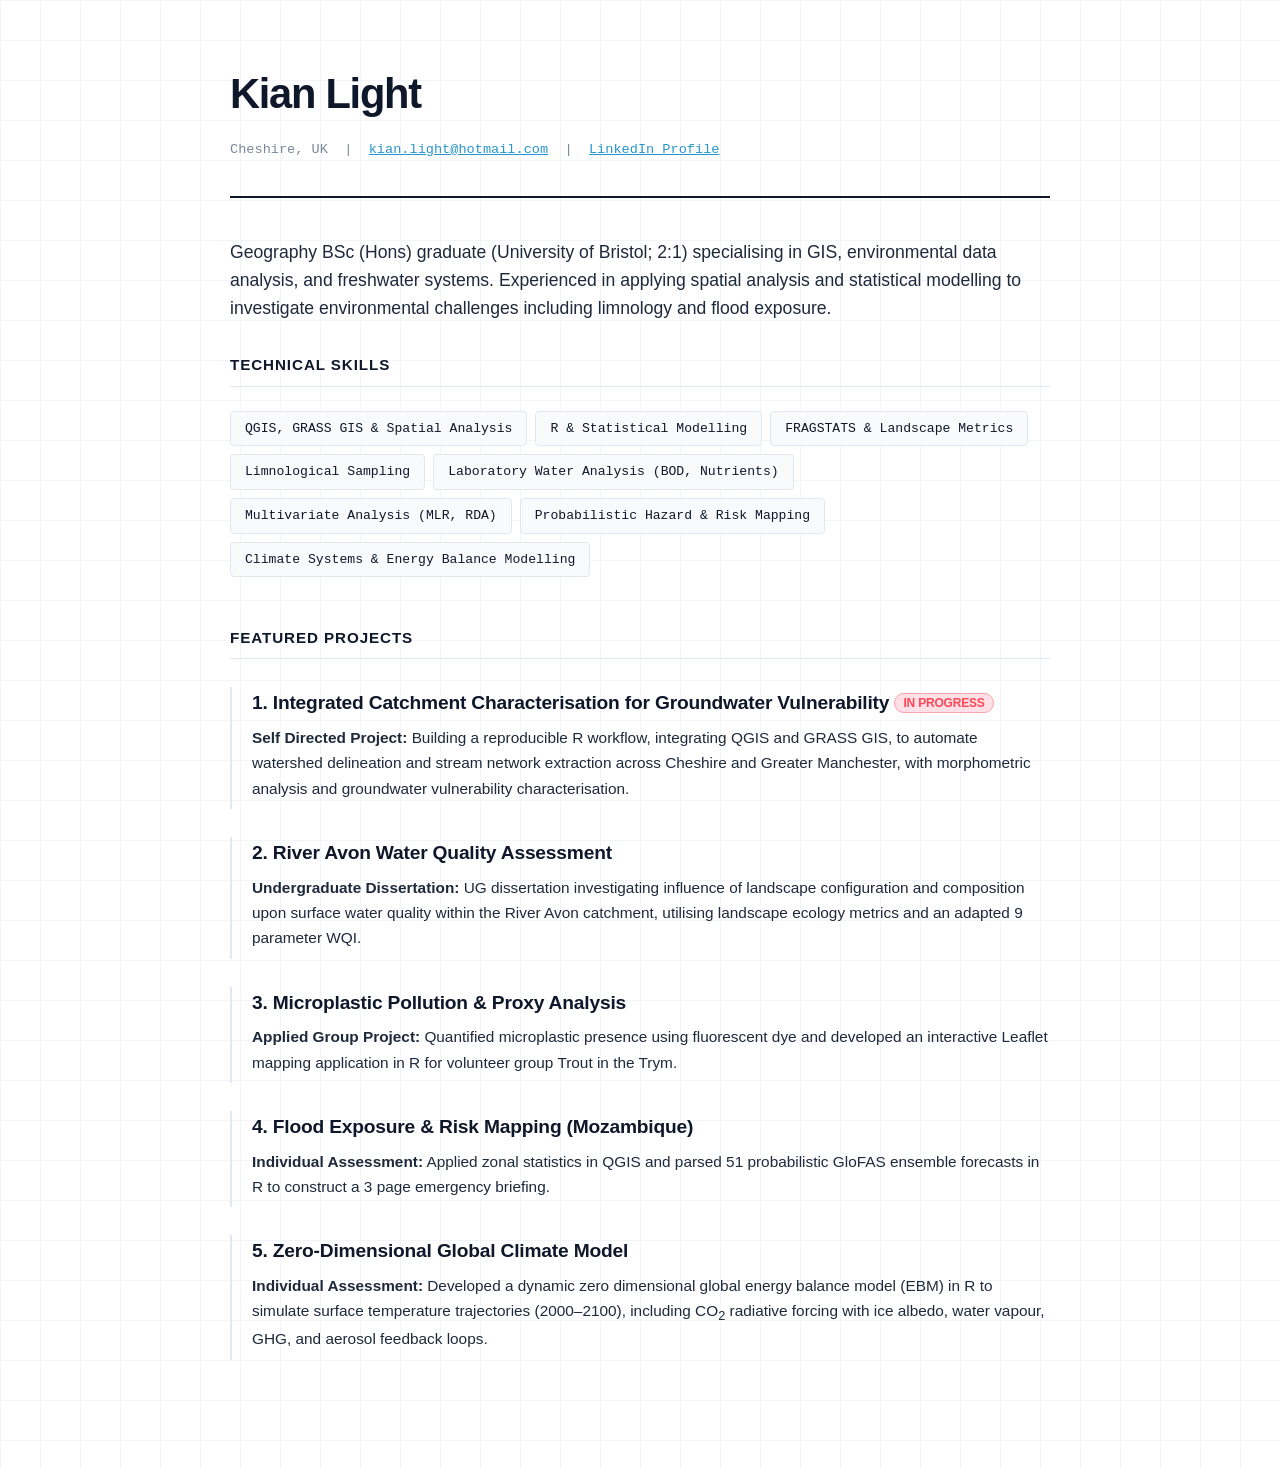
==== index.html @ cbb077b9 "Fix link to climate model page in index.html" ====
<!DOCTYPE html>
<html lang="en">
<head>
    <meta charset="UTF-8">
    <meta name="viewport" content="width=device-width, initial-scale=1.0">
    <title>Kian Light | GIS & Environmental Data Portfolio</title>
    <link rel="stylesheet" href="style.css">
</head>
<body>

    <header>
        <h1>Kian Light</h1>
        <p style="margin: 10px 0 0 0; font-size: 0.95rem; opacity: 0.85;">
            Cheshire, UK &nbsp;|&nbsp; 
            <a href="mailto:kian.light@hotmail.com" style="color: white; text-decoration: underline;">kian.light@hotmail.com</a> &nbsp;|&nbsp; 
            <a href="https://www.linkedin.com/in/kian-light-3a7100399/" target="_blank" style="color: white; text-decoration: underline;">LinkedIn Profile</a>
        </p>
    </header>

    <section id="about" style="margin-bottom: 30px; line-height: 1.6;">
        <p style="font-size: 1.1rem; color: var(--text-main, #2d3748); margin: 0;">
            Geography BSc (Hons) graduate (University of Bristol; 2:1) specialising in GIS, environmental data analysis, and freshwater systems. 
            Experienced in applying spatial analysis and statistical modelling to investigate 
            environmental challenges including limnology and flood exposure.
        </p>
    </section>

    <section id="skills">
        <h2>Technical Skills</h2>
        <ul class="skills-grid">
            <li>QGIS, GRASS GIS & Spatial Analysis</li>
            <li>R & Statistical Modelling</li>
            <li>FRAGSTATS & Landscape Metrics</li>
            <li>Limnological Sampling</li>
            <li>Laboratory Water Analysis (BOD, Nutrients)</li>
            <li>Multivariate Analysis (MLR, RDA)</li>
            <li>Probabilistic Hazard & Risk Mapping</li>
            <li>Climate Systems & Energy Balance Modelling</li>
        </ul>
    </section>

    <section id="projects">
        <h2>Featured Projects</h2>

        <div class="project-card">
            <h3><a href="progress.html">1. Integrated Catchment Characterisation for Groundwater Vulnerability <span style="font-size: 0.75rem; color: #ff4757; font-weight: bold; text-transform: uppercase; border: 1px solid #ffa3b1; background: #ffe0e6; padding: 2px 8px; border-radius: 12px; vertical-align: middle;">In Progress</span></a></h3>
            <p><strong>Self Directed Project:</strong> Building a reproducible R workflow, integrating QGIS and GRASS GIS, to automate watershed delineation and stream network extraction across Cheshire and Greater Manchester, with morphometric analysis and groundwater vulnerability characterisation.</p>
        </div>
        
        <div class="project-card">
            <h3><a href="avon.html">2. River Avon Water Quality Assessment</a></h3>
            <p><strong>Undergraduate Dissertation:</strong> UG dissertation investigating influence of landscape configuration and composition upon surface water quality within the River Avon catchment, utilising landscape ecology metrics and an adapted 9 parameter WQI.</p>
        </div>

        <div class="project-card">
            <h3><a href="trym.html">3. Microplastic Pollution & Proxy Analysis</a></h3>
            <p><strong>Applied Group Project:</strong> Quantified microplastic presence using fluorescent dye and developed an interactive Leaflet mapping application in R for volunteer group Trout in the Trym.</p>
        </div>

        <div class="project-card">
            <h3><a href="mozambique.html">4. Flood Exposure & Risk Mapping (Mozambique)</a></h3>
            <p><strong>Individual Assessment:</strong> Applied zonal statistics in QGIS and parsed 51 probabilistic GloFAS ensemble forecasts in R to construct a 3 page emergency briefing.</p>
        </div>

        <div class="project-card">
            <h3><a href="climate model.html">5. Zero-Dimensional Global Climate Model</a></h3>
            <p><strong>Individual Assessment:</strong> Developed a dynamic zero dimensional global energy balance model (EBM) in R to simulate surface temperature trajectories (2000–2100), including CO<sub>2</sub> radiative forcing with ice albedo, water vapour, GHG, and aerosol feedback loops.</p>
        </div>

    </section>

</body>
</html>
---- style.css ----
/* --- Colours & Design Tokens --- */
:root {
    --primary: #0f172a;       /* Deep ink/slate */
    --accent: #0284c7;        /* Focused technical blue */
    --bg: #ffffff;            /* Clean white canvas */
    --surface: #f8fafc;       /* Subtle structure fill */
    --text-main: #1e293b;     /* Dark slate for body */
    --text-muted: #64748b;    /* Clean gray for secondary text */
    --border: #e2e8f0;        /* Fine-line structure border */
    
    /* Dedicated State Management Tokens */
    --state-progress: #e11d48; /* Crisp Red for In Progress */
    --state-review: #f59e0b;   /* Technical Amber for Under Review */
    --state-complete: #10b981; /* Engineering Green for Completed */
}

/* --- Base & Engineering Grid (Idea 1) --- */
body {
    font-family: -apple-system, BlinkMacSystemFont, "Segoe UI", Roboto, Helvetica, Arial, sans-serif;
    line-height: 1.65;
    color: var(--text-main);
    
    /* Technical 40px grid pattern overlay */
    background-color: var(--bg);
    background-image: 
        linear-gradient(to right, #f1f5f9 1px, transparent 1px),
        linear-gradient(to bottom, #f1f5f9 1px, transparent 1px);
    background-size: 40px 40px;
    
    max-width: 820px; 
    margin: 0 auto;
    padding: 60px 24px;
    -webkit-font-smoothing: antialiased;
}

/* --- Header --- */
header {
    background: transparent; 
    color: var(--primary);
    padding: 0 0 35px 0;
    text-align: left; 
    border-bottom: 2px solid var(--primary);
    margin-bottom: 40px;
}

header h1 {
    margin: 0;
    font-size: 2.6rem;
    font-weight: 800;
    letter-spacing: -0.03em;
}

header .subtitle {
    margin: 8px 0 0 0;
    font-size: 1.15rem;
    font-weight: 500;
    color: var(--text-muted);
}

/* Metadata formatting (Monospace data style) */
header p[style*="margin"] {
    font-family: ui-monospace, SFMono-Regular, Menlo, Monaco, Consolas, monospace !important;
    font-size: 0.85rem !important;
    color: var(--text-muted);
}

/* --- Header Links --- */
header a {
    color: var(--accent) !important; 
    text-decoration: underline;
    transition: color 0.15s ease;
}

header a:hover {
    color: var(--primary) !important;
}

/* --- Interactive Download Button --- */
.download-btn {
    display: inline-block;
    background-color: var(--primary);
    color: white !important; 
    padding: 10px 20px;
    margin-top: 16px;
    border-radius: 4px; 
    text-decoration: none !important;
    font-weight: 600;
    font-size: 0.9rem;
    transition: background-color 0.2s ease;
}

.download-btn:hover {
    background-color: var(--accent);
}

/* --- Live DevLog Map Legend Container (Idea 2) --- */
.devlog-banner, section[style*="background: #fff0f2"] {
    background: #fffbfa !important;
    border: 1px solid #fecdd3 !important;
    border-left: 4px solid var(--state-progress) !important; 
    padding: 24px !important;
    border-radius: 4px !important;
    margin-bottom: 40px !important;
}

/* --- Global Section Containers --- */
section, main section {
    background: transparent;
    padding: 0;
    border-radius: 0;
    margin-bottom: 48px;
    border: none;
}

h2 {
    color: var(--primary);
    font-size: 0.95rem;
    font-weight: 700;
    margin-top: 0;
    margin-bottom: 24px;
    text-transform: uppercase; 
    letter-spacing: 0.06em;
    border-bottom: 1px solid var(--border);
    padding-bottom: 8px;
}

/* --- Technical Skills Badges (Monospace Style) --- */
.skills-grid {
    display: flex;
    flex-wrap: wrap;
    gap: 8px;
    list-style: none;
    padding: 0;
    margin: 0;
}

.skills-grid li {
    background: var(--surface);
    color: var(--primary);
    font-family: ui-monospace, SFMono-Regular, Menlo, Monaco, Consolas, monospace;
    font-size: 0.82rem;
    padding: 6px 14px;
    border-radius: 4px;
    font-weight: 500;
    border: 1px solid var(--border);
    transition: all 0.15s ease;
}

.skills-grid li:hover {
    background-color: #ffffff;
    border-color: var(--accent);
    color: var(--accent);
}

/* --- Technical Border Accent Cards (Idea 4) --- */
.project-card {
    background: transparent;
    border-left: 2px solid var(--border);
    padding: 0 0 8px 20px;
    margin: 28px 0 0 0;
    transition: border-left-color 0.2s ease;
}

.project-card:hover {
    border-left-color: var(--accent);
}

.project-card h3 {
    margin: 0 0 6px 0;
    font-size: 1.2rem;
    font-weight: 600;
    letter-spacing: -0.01em;
}

.project-card h3 a {
    color: var(--primary);
    text-decoration: none;
}

.project-card h3 a:hover {
    color: var(--accent);
}

.project-card p {
    margin: 0;
    color: var(--text-main);
    font-size: 0.96rem;
}

/* --- Sub-page Timeline / Markdown Content Adjustments --- */
.timeline-item .timestamp {
    font-family: ui-monospace, SFMono-Regular, Menlo, Monaco, Consolas, monospace;
    font-size: 0.8rem;
}

ul:not(.skills-grid) {
    padding-left: 20px;
}

ul:not(.skills-grid) li {
    margin-bottom: 10px;
}

main a[href="index.html"] {
    display: inline-block;
    color: var(--text-muted);
    text-decoration: none;
    font-weight: 600;
    margin-bottom: 24px;
    font-size: 0.9rem;
}

main a[href="index.html"]:hover {
    color: var(--primary);
    text-decoration: underline;
}

/* --- Re-engineered Timeline & Progress Tracker --- */
.timeline-container {
    position: relative;
    padding-left: 32px;
    margin-top: 24px;
}

.timeline-container::before {
    content: '';
    position: absolute;
    left: 7px;
    top: 8px;
    bottom: 8px;
    width: 2px;
    background-color: var(--border);
    z-index: 1;
}

.timeline-item {
    position: relative;
    display: flex;
    align-items: flex-start;
    margin-bottom: 20px;
}

.timeline-item:last-child {
    margin-bottom: 0;
}

.timeline-badge {
    position: absolute;
    left: -32px;
    top: 4px;   
    width: 16px;
    height: 16px;
    border-radius: 50%;
    background-color: #ffffff;
    border: 2px solid var(--text-muted);
    z-index: 2;
    box-sizing: border-box;
    transition: all 0.2s ease;
}

/* --- Re-Engineered Workflow State Styles --- */

/* 🔴 Stage 1: In Progress */
.timeline-badge.in-progress {
    background-color: #ffffff;
    border-color: var(--state-progress);
    box-shadow: 0 0 0 3px rgba(225, 29, 72, 0.15);
}

/* 🟡 Stage 2: Under Review */
.timeline-badge.under-review {
    background-color: #ffffff;
    border-color: var(--state-review);
    box-shadow: 0 0 0 3px rgba(245, 158, 11, 0.15);
}

/* 🟢 Stage 3: Completed */
.timeline-badge.completed {
    background-color: var(--state-complete);
    border-color: var(--state-complete);
}

/* Content block alignment */
.timeline-content {
    padding-left: 8px;
}

.timeline-content h4 {
    margin: 0 0 4px 0;
    font-size: 0.95rem;
    font-weight: 600;
}

.timeline-content p {
    margin: 0;
    font-size: 0.88rem;
    color: var(--text-muted);
}
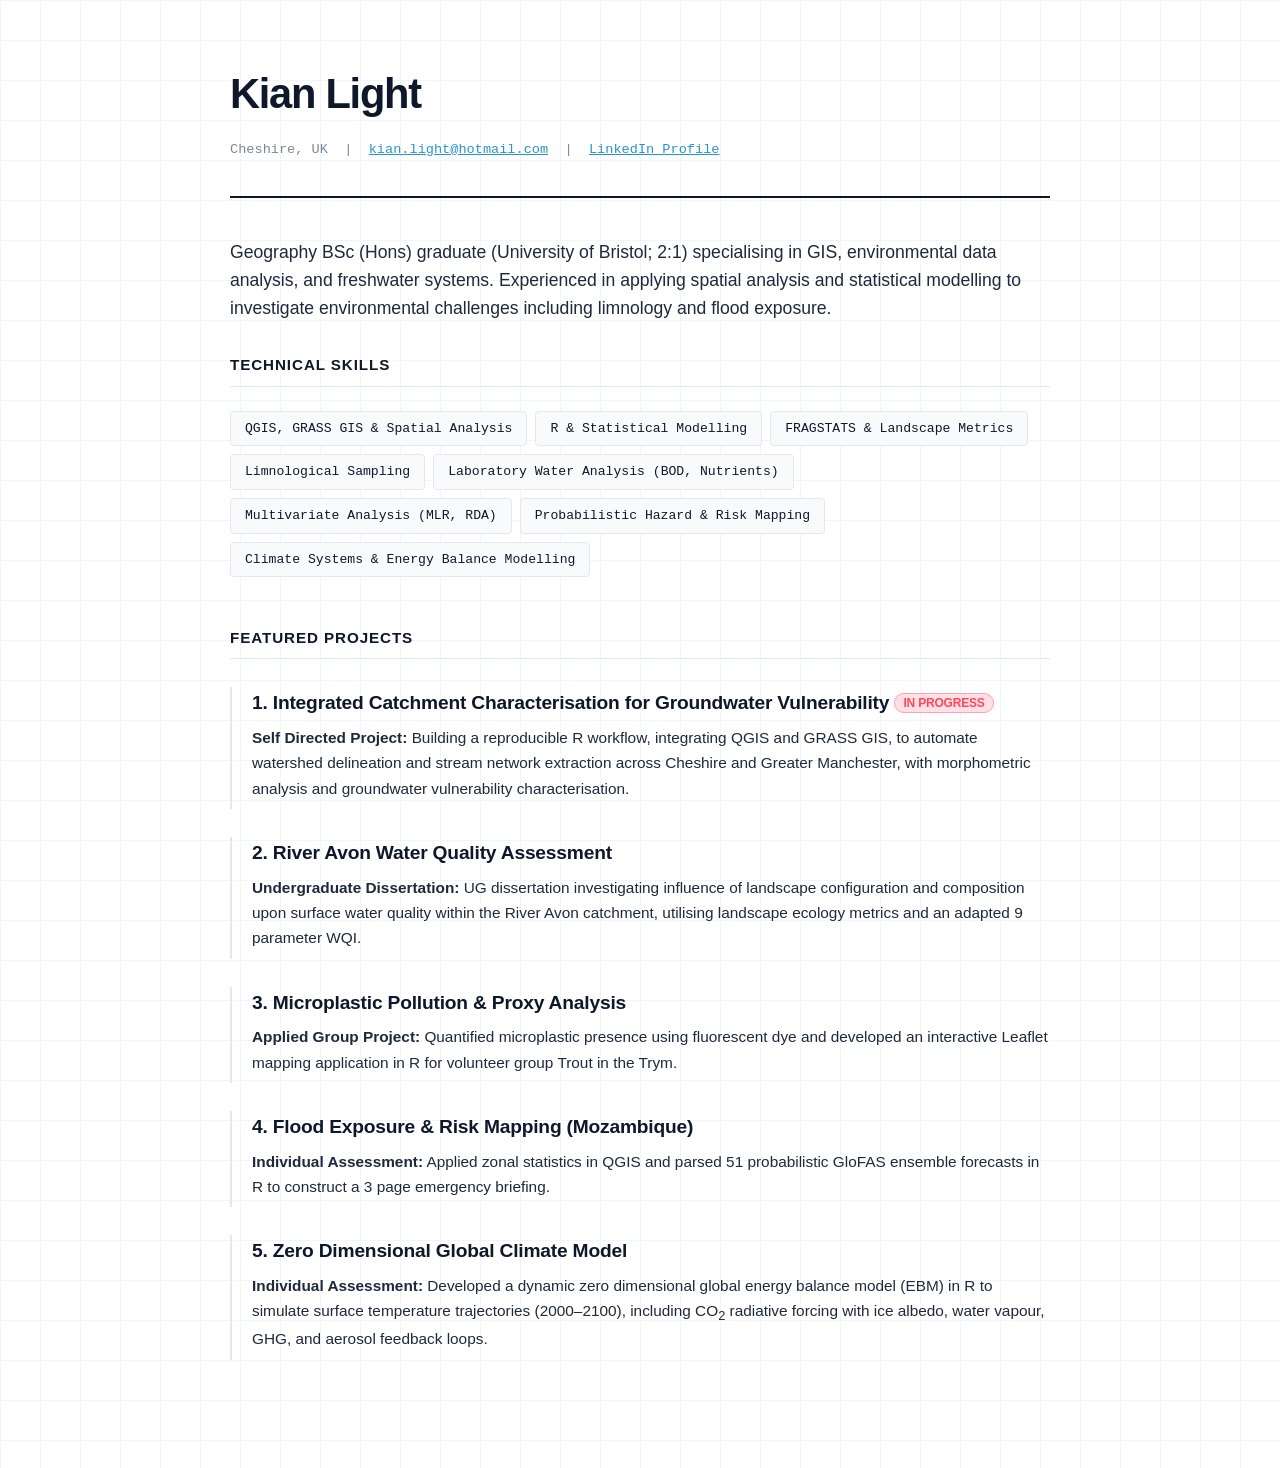
==== commit 60d6220d: "Correct title formatting for climate model project" ====
--- a/index.html
+++ b/index.html
@@ -63,7 +63,7 @@
         </div>
 
         <div class="project-card">
-            <h3><a href="climate model.html">5. Zero-Dimensional Global Climate Model</a></h3>
+            <h3><a href="climate_model.html">5. Zero Dimensional Global Climate Model</a></h3>
             <p><strong>Individual Assessment:</strong> Developed a dynamic zero dimensional global energy balance model (EBM) in R to simulate surface temperature trajectories (2000–2100), including CO<sub>2</sub> radiative forcing with ice albedo, water vapour, GHG, and aerosol feedback loops.</p>
         </div>
 
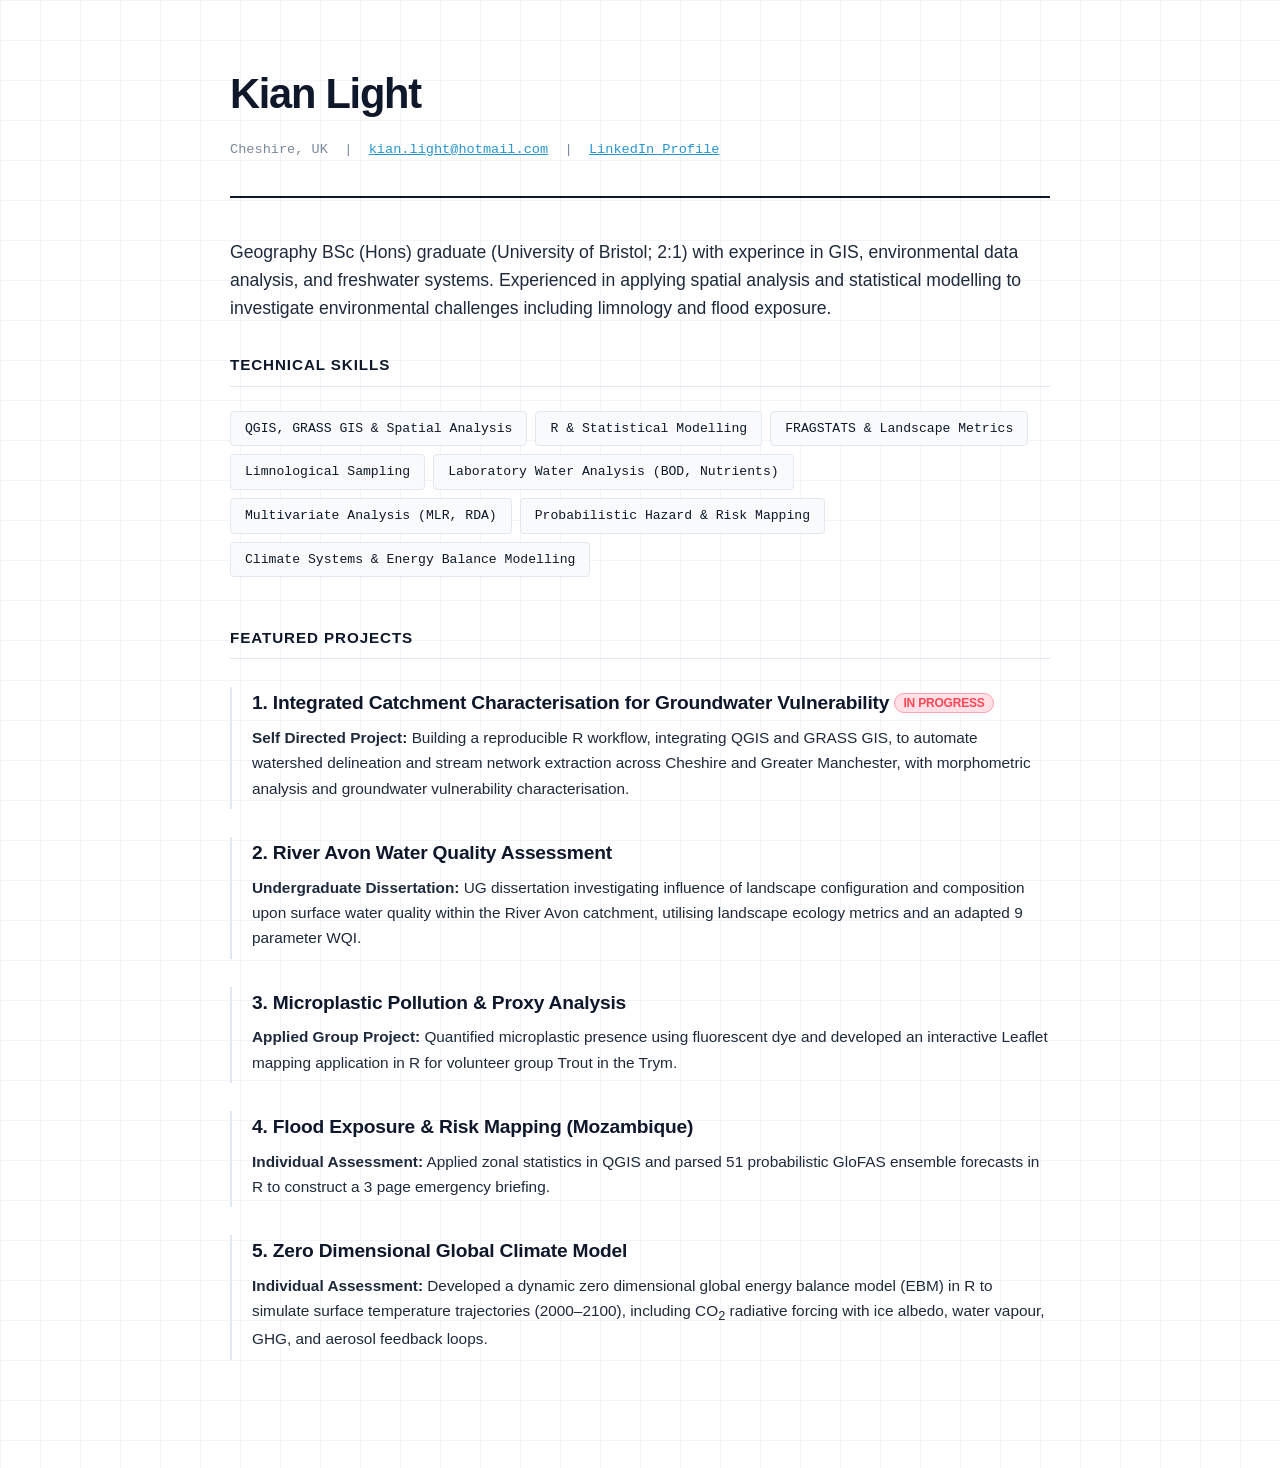
==== commit 9a85a465: "Fix typo in about section of index.html" ====
--- a/index.html
+++ b/index.html
@@ -19,7 +19,7 @@
 
     <section id="about" style="margin-bottom: 30px; line-height: 1.6;">
         <p style="font-size: 1.1rem; color: var(--text-main, #2d3748); margin: 0;">
-            Geography BSc (Hons) graduate (University of Bristol; 2:1) specialising in GIS, environmental data analysis, and freshwater systems. 
+            Geography BSc (Hons) graduate (University of Bristol; 2:1) with experince in GIS, environmental data analysis, and freshwater systems. 
             Experienced in applying spatial analysis and statistical modelling to investigate 
             environmental challenges including limnology and flood exposure.
         </p>
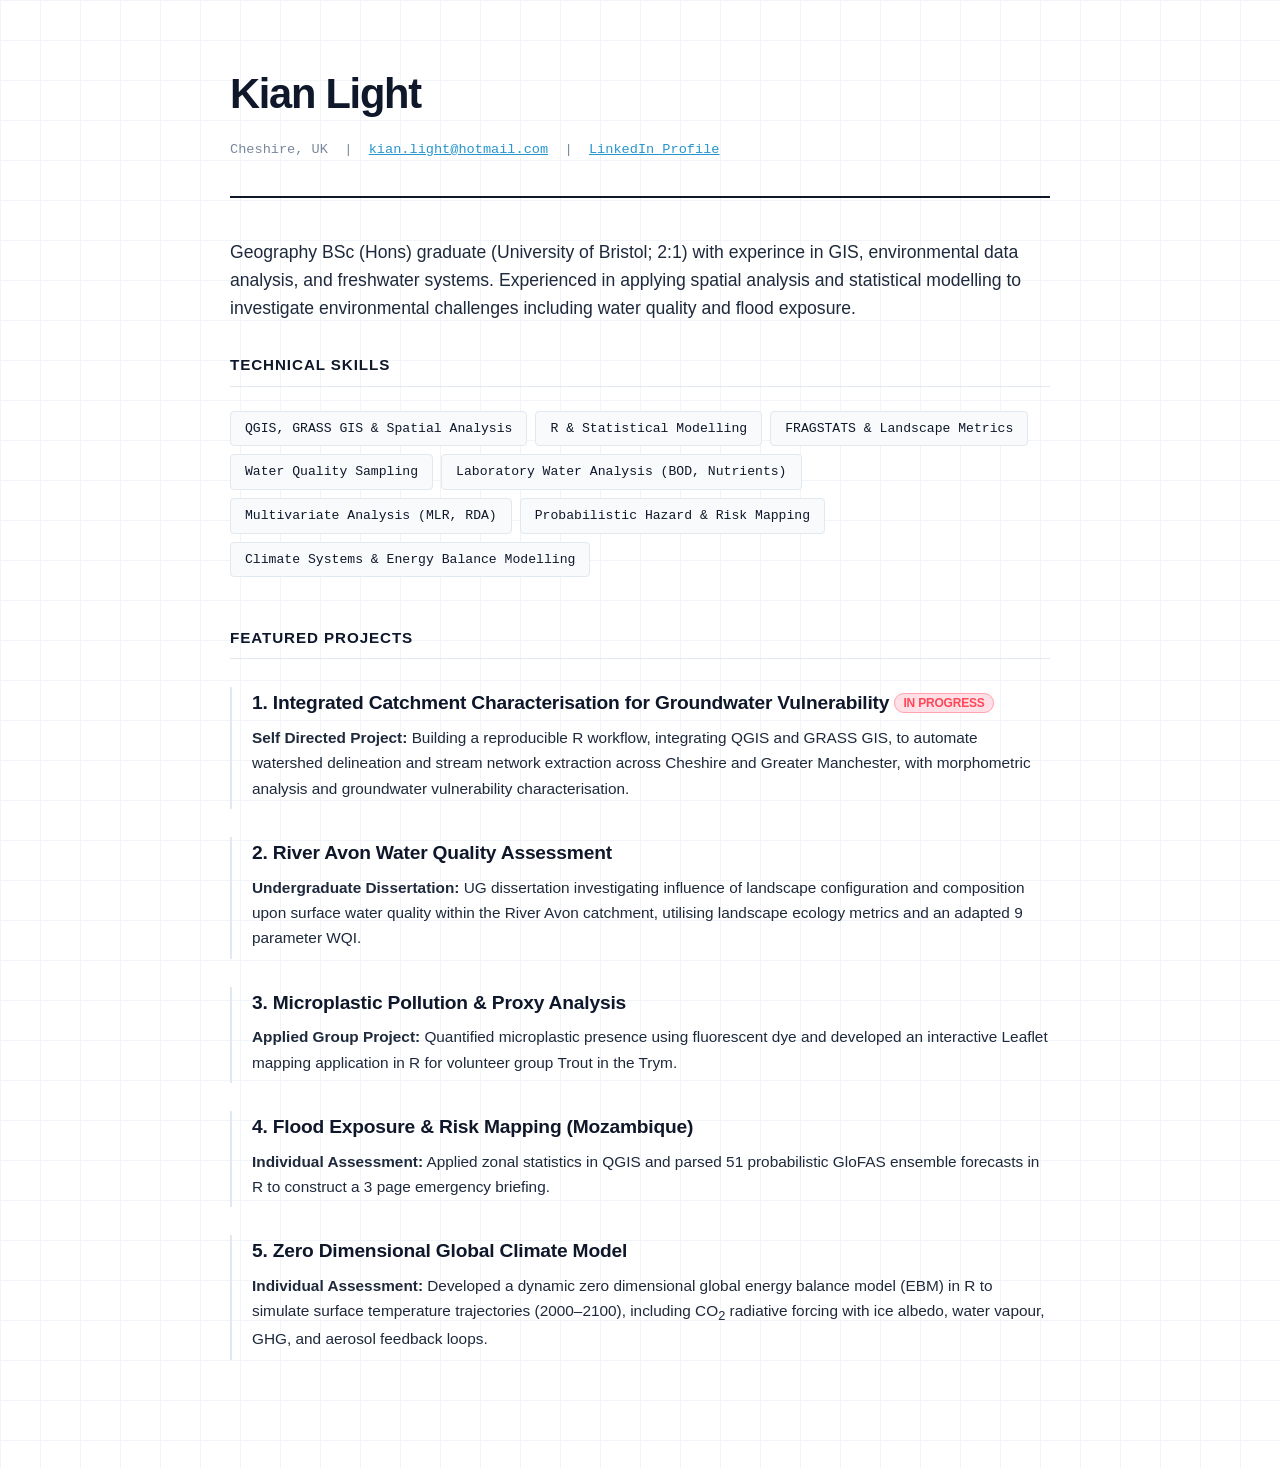
==== commit 21225d27: "Update environmental challenges and skills descriptions" ====
--- a/index.html
+++ b/index.html
@@ -21,7 +21,7 @@
         <p style="font-size: 1.1rem; color: var(--text-main, #2d3748); margin: 0;">
             Geography BSc (Hons) graduate (University of Bristol; 2:1) with experince in GIS, environmental data analysis, and freshwater systems. 
             Experienced in applying spatial analysis and statistical modelling to investigate 
-            environmental challenges including limnology and flood exposure.
+            environmental challenges including water quality and flood exposure.
         </p>
     </section>
 
@@ -31,7 +31,7 @@
             <li>QGIS, GRASS GIS & Spatial Analysis</li>
             <li>R & Statistical Modelling</li>
             <li>FRAGSTATS & Landscape Metrics</li>
-            <li>Limnological Sampling</li>
+            <li>Water Quality Sampling</li>
             <li>Laboratory Water Analysis (BOD, Nutrients)</li>
             <li>Multivariate Analysis (MLR, RDA)</li>
             <li>Probabilistic Hazard & Risk Mapping</li>
@@ -63,7 +63,7 @@
         </div>
 
         <div class="project-card">
-            <h3><a href="climate_model.html">5. Zero Dimensional Global Climate Model</a></h3>
+            <h3><a href="climatemodel.html">5. Zero Dimensional Global Climate Model</a></h3>
             <p><strong>Individual Assessment:</strong> Developed a dynamic zero dimensional global energy balance model (EBM) in R to simulate surface temperature trajectories (2000–2100), including CO<sub>2</sub> radiative forcing with ice albedo, water vapour, GHG, and aerosol feedback loops.</p>
         </div>
 
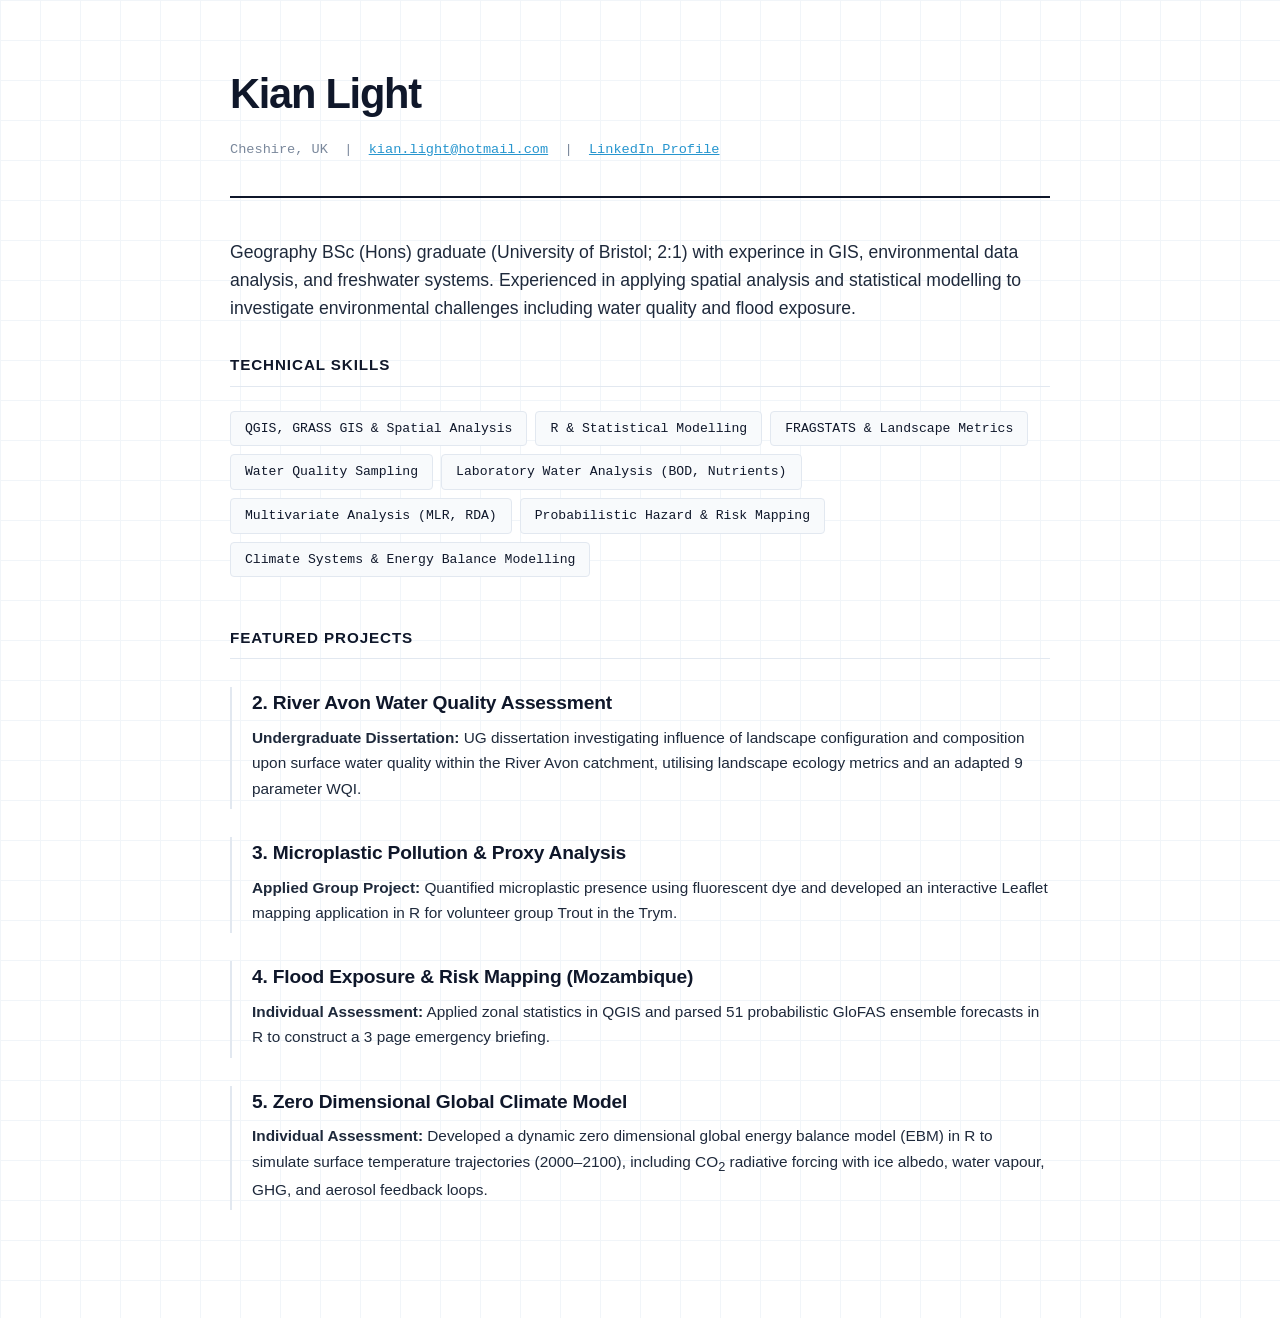
==== commit d02baaa5: "Remove Integrated Catchment Characterisation project card Removed a project card for the Integrated " ====
--- a/index.html
+++ b/index.html
@@ -42,10 +42,7 @@
     <section id="projects">
         <h2>Featured Projects</h2>
 
-        <div class="project-card">
-            <h3><a href="progress.html">1. Integrated Catchment Characterisation for Groundwater Vulnerability <span style="font-size: 0.75rem; color: #ff4757; font-weight: bold; text-transform: uppercase; border: 1px solid #ffa3b1; background: #ffe0e6; padding: 2px 8px; border-radius: 12px; vertical-align: middle;">In Progress</span></a></h3>
-            <p><strong>Self Directed Project:</strong> Building a reproducible R workflow, integrating QGIS and GRASS GIS, to automate watershed delineation and stream network extraction across Cheshire and Greater Manchester, with morphometric analysis and groundwater vulnerability characterisation.</p>
-        </div>
+     
         
         <div class="project-card">
             <h3><a href="avon.html">2. River Avon Water Quality Assessment</a></h3>
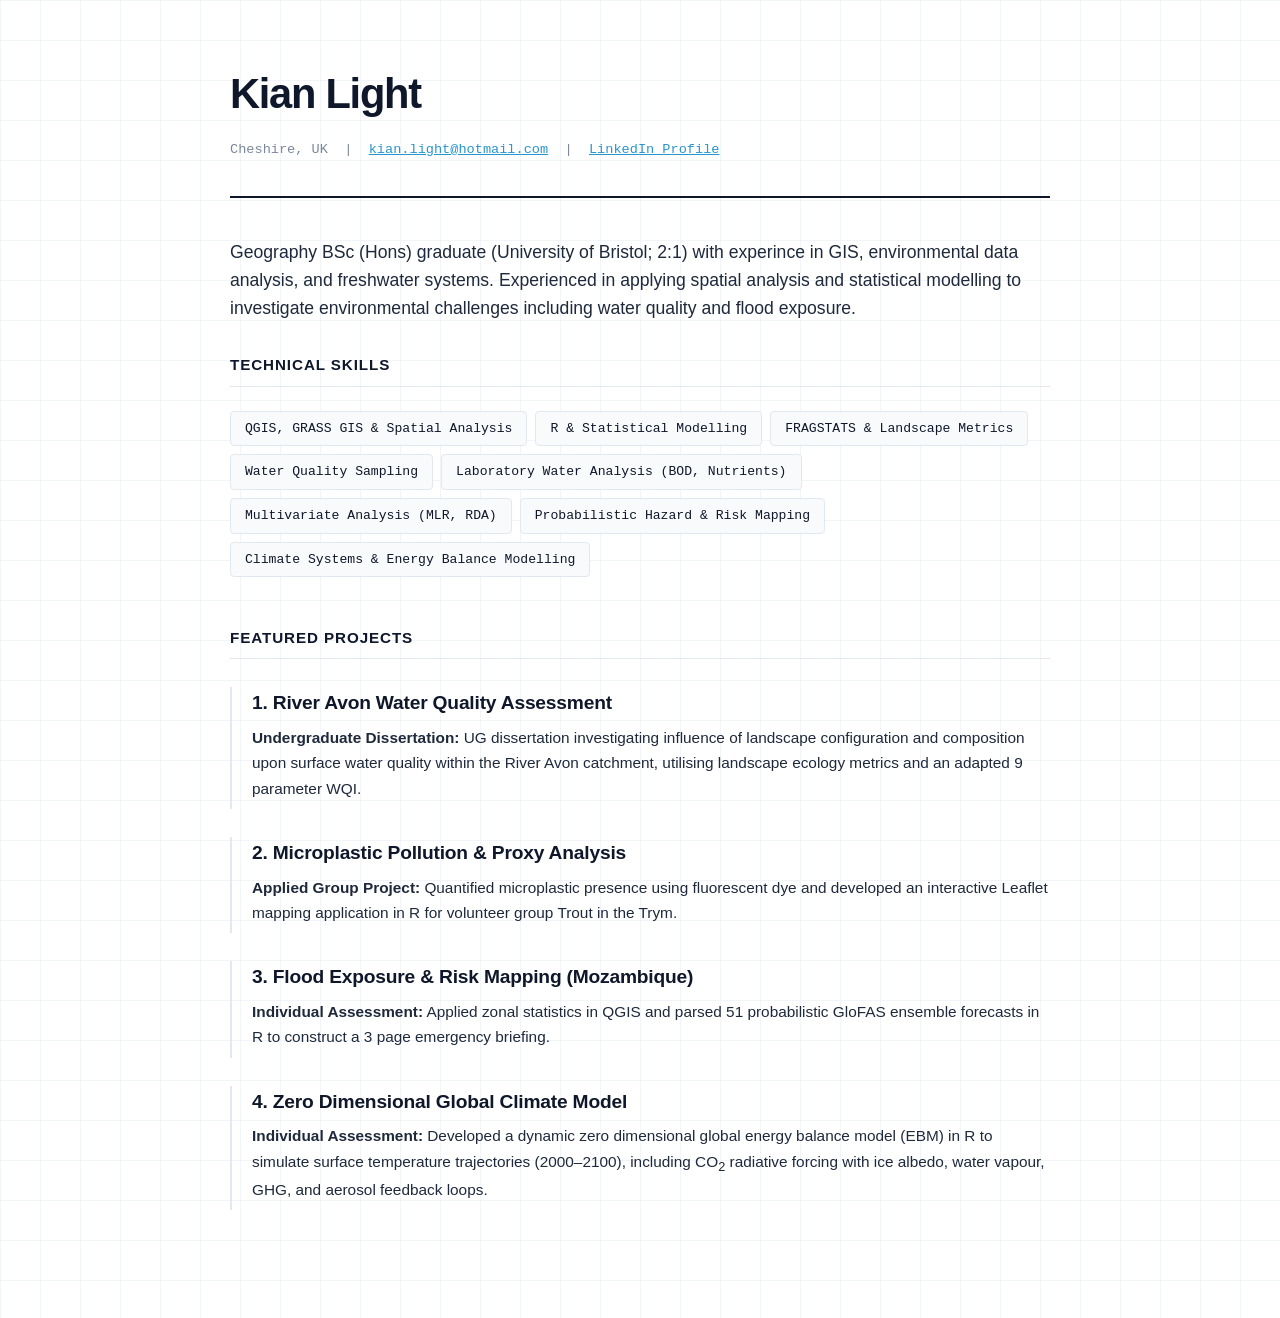
==== commit 724f99bf: "Update project numbers in index.html" ====
--- a/index.html
+++ b/index.html
@@ -45,22 +45,22 @@
      
         
         <div class="project-card">
-            <h3><a href="avon.html">2. River Avon Water Quality Assessment</a></h3>
+            <h3><a href="avon.html">1. River Avon Water Quality Assessment</a></h3>
             <p><strong>Undergraduate Dissertation:</strong> UG dissertation investigating influence of landscape configuration and composition upon surface water quality within the River Avon catchment, utilising landscape ecology metrics and an adapted 9 parameter WQI.</p>
         </div>
 
         <div class="project-card">
-            <h3><a href="trym.html">3. Microplastic Pollution & Proxy Analysis</a></h3>
+            <h3><a href="trym.html">2. Microplastic Pollution & Proxy Analysis</a></h3>
             <p><strong>Applied Group Project:</strong> Quantified microplastic presence using fluorescent dye and developed an interactive Leaflet mapping application in R for volunteer group Trout in the Trym.</p>
         </div>
 
         <div class="project-card">
-            <h3><a href="mozambique.html">4. Flood Exposure & Risk Mapping (Mozambique)</a></h3>
+            <h3><a href="mozambique.html">3. Flood Exposure & Risk Mapping (Mozambique)</a></h3>
             <p><strong>Individual Assessment:</strong> Applied zonal statistics in QGIS and parsed 51 probabilistic GloFAS ensemble forecasts in R to construct a 3 page emergency briefing.</p>
         </div>
 
         <div class="project-card">
-            <h3><a href="climatemodel.html">5. Zero Dimensional Global Climate Model</a></h3>
+            <h3><a href="climatemodel.html">4. Zero Dimensional Global Climate Model</a></h3>
             <p><strong>Individual Assessment:</strong> Developed a dynamic zero dimensional global energy balance model (EBM) in R to simulate surface temperature trajectories (2000–2100), including CO<sub>2</sub> radiative forcing with ice albedo, water vapour, GHG, and aerosol feedback loops.</p>
         </div>
 
